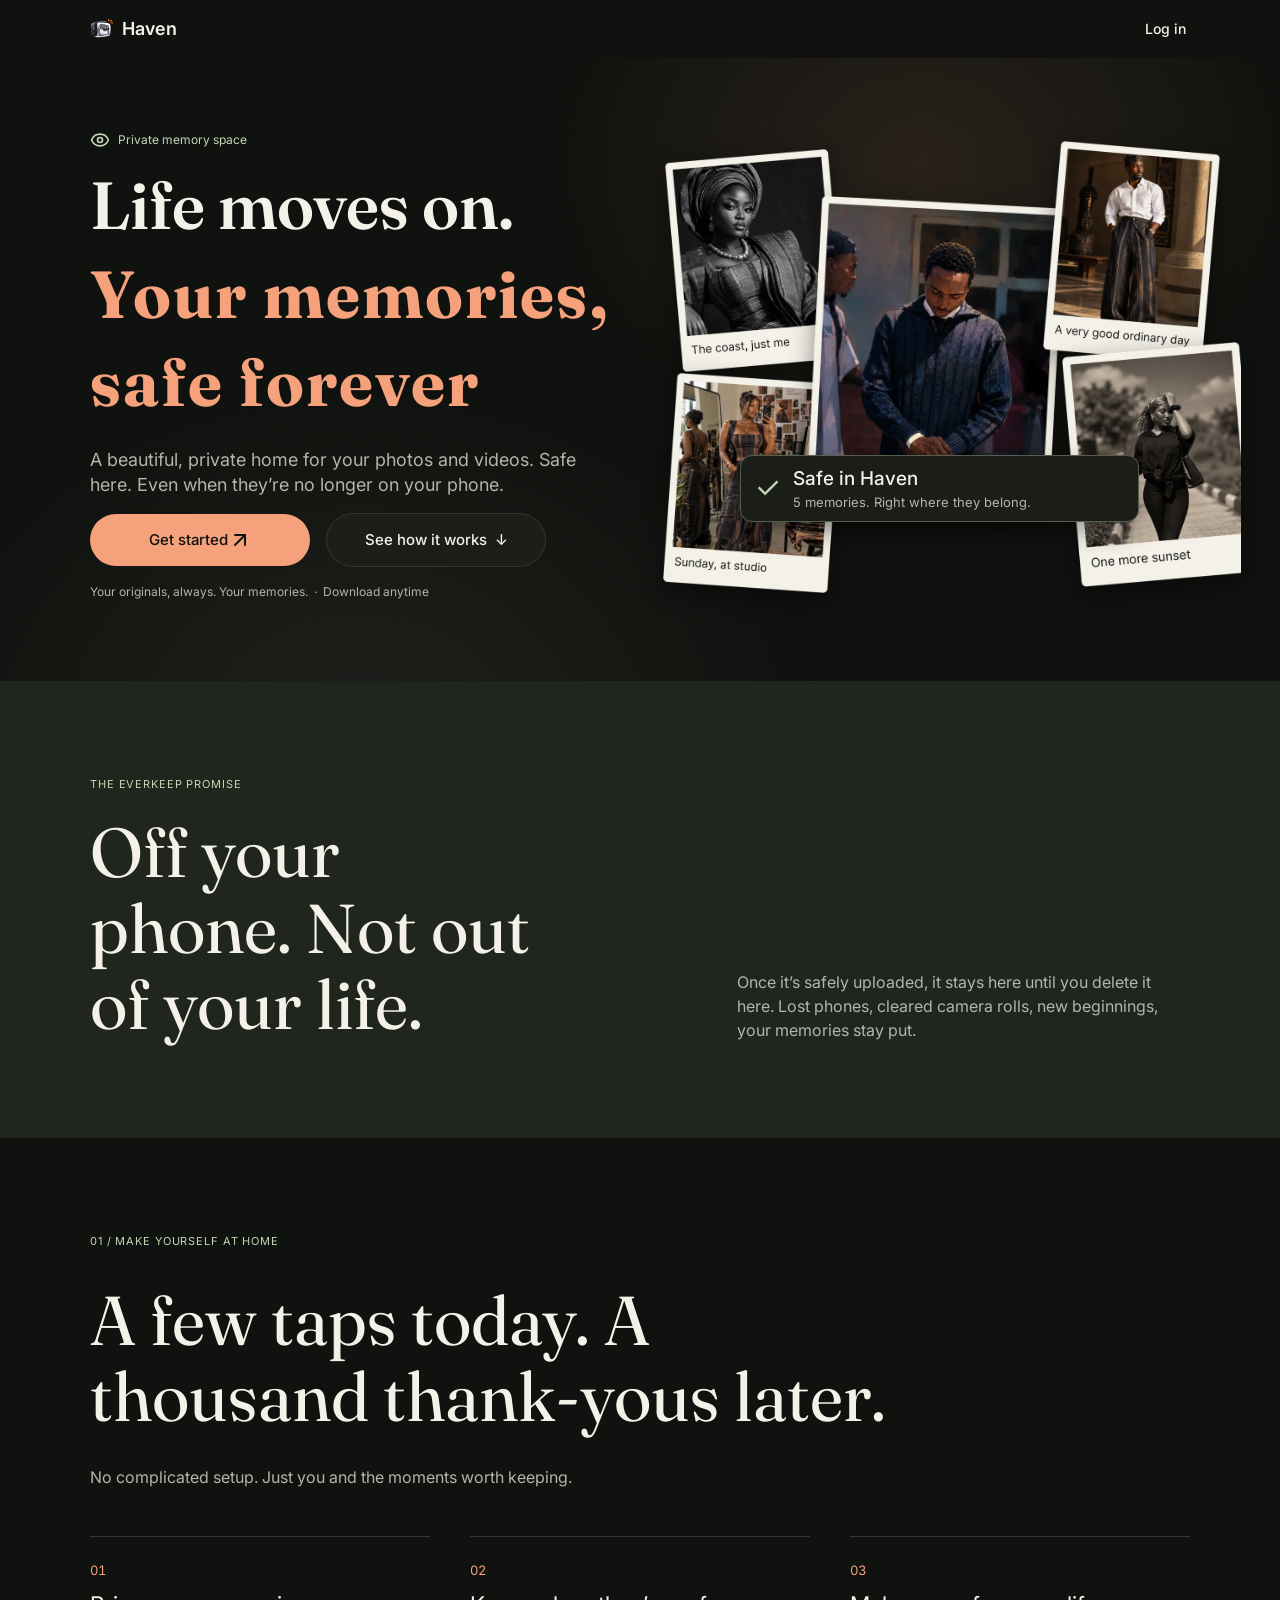
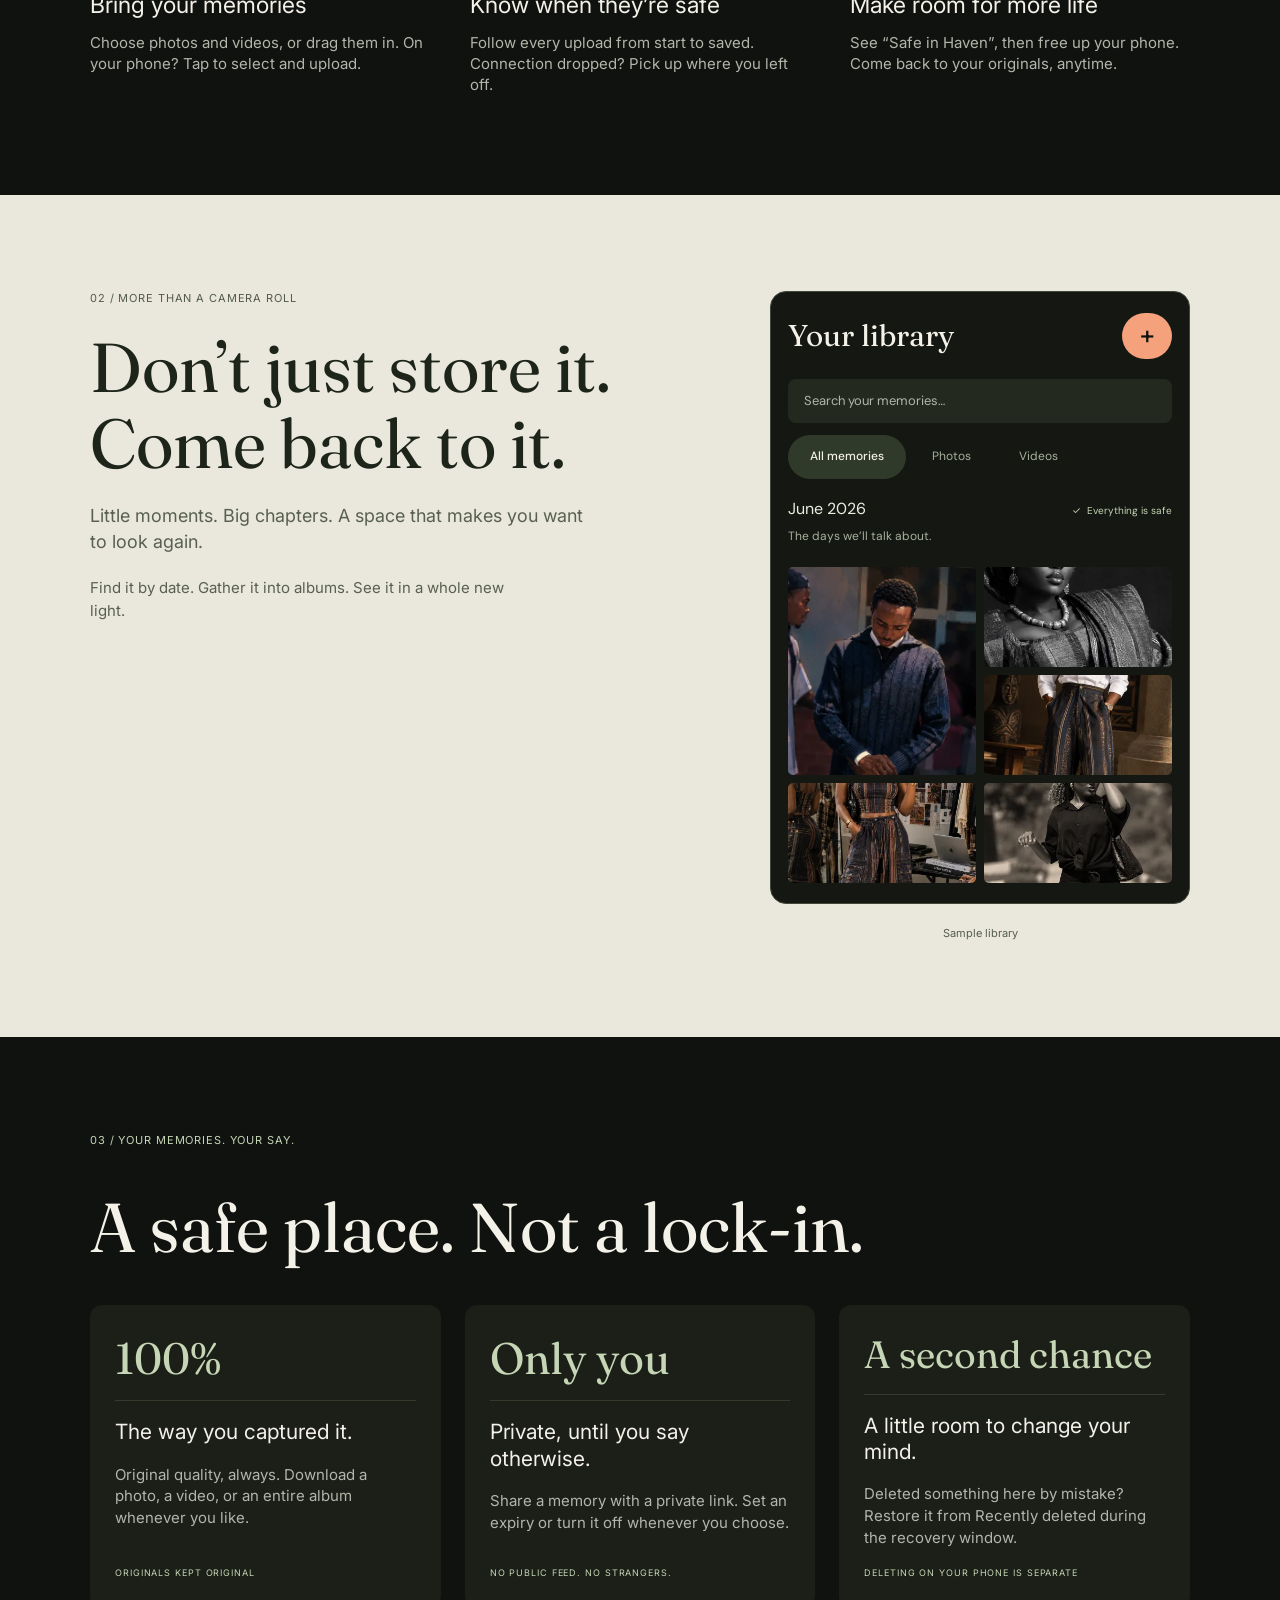
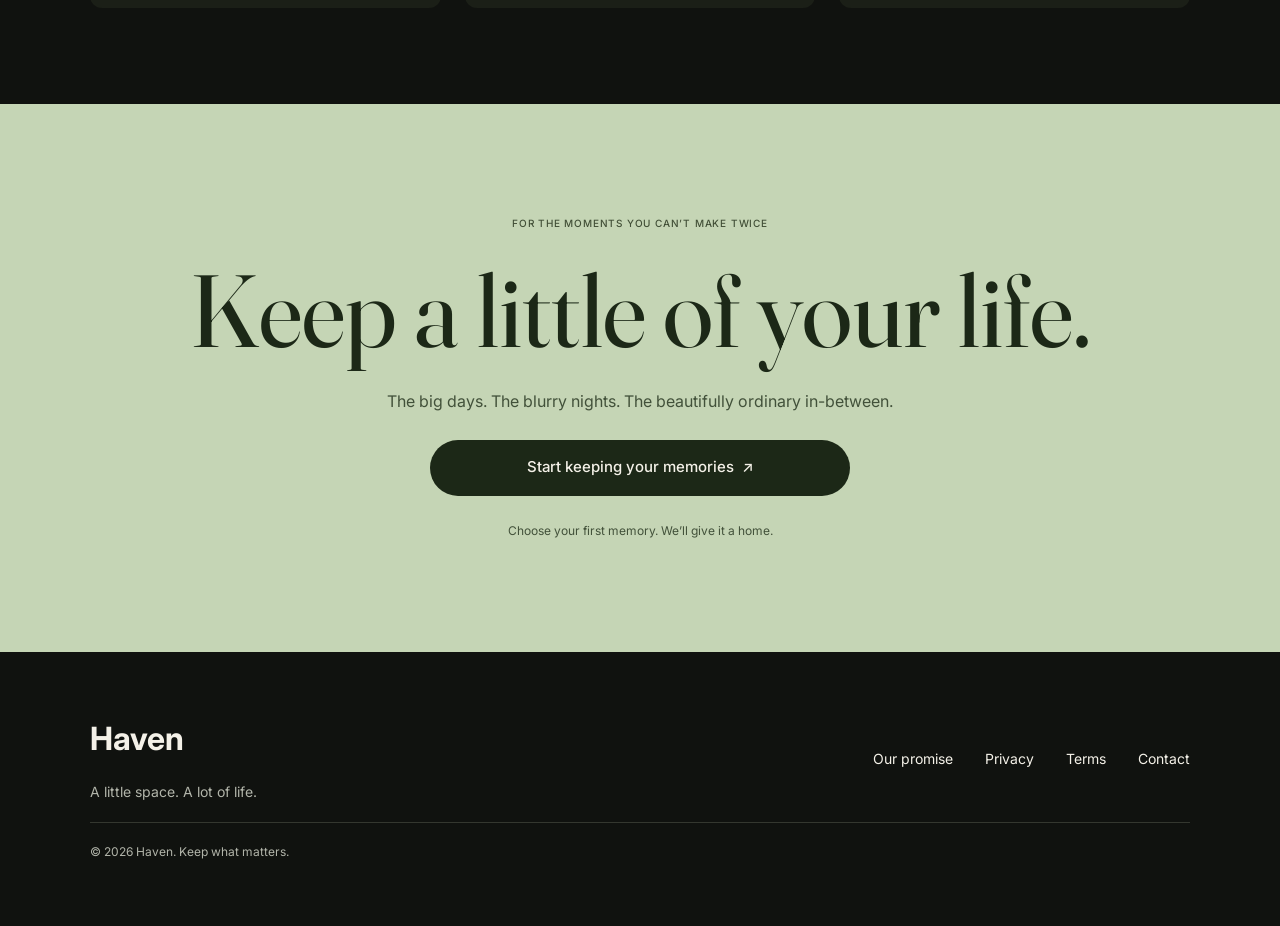
==== index.html @ 98f73f5e "Add Haven web app Co-authored-by: Copilot <223556219+Copilot@users.noreply.github.com>" ====
<!doctype html>
<html lang="en">
<head>
  <meta charset="utf-8">
  <meta name="viewport" content="width=device-width, initial-scale=1, viewport-fit=cover">
  <title>Haven</title>
<link rel="stylesheet" href="https://fonts.googleapis.com/css2?family=DM+Sans:opsz,wght@9..40,400;9..40,500&family=Fraunces:opsz,wght,SOFT,WONK@9..144,400..700,0,1&family=Inter:wght@400;500;600;700&display=swap">
<link rel="stylesheet" href="styles.css">
<link rel="stylesheet" href="effects.css">
</head>
<body>

<header class="top" data-fx-progress>
  <div class="wrap bar">
    <a class="brand" href="#top" aria-label="Haven home"><img src="assets/icon.webp" alt="" width="24" height="24"><span>Haven</span></a>
    <a class="login" href="log-in.html">Log in</a>
  </div>
</header>

<main id="top">
  <section class="hero-band" aria-label="Haven">
    <div class="wrap hero">
      <div class="hero-copy">
        <div class="kicker">
          <svg viewBox="0 0 24 24" fill="none" stroke="currentColor" stroke-width="2" stroke-linecap="round" stroke-linejoin="round" aria-hidden="true"><path d="M2.062 12.348a1 1 0 0 1 0-.696 10.75 10.75 0 0 1 19.876 0 1 1 0 0 1 0 .696 10.75 10.75 0 0 1-19.876 0"/><circle cx="12" cy="12" r="3"/></svg>
          <span>Private memory space</span>
        </div>
        <h1 class="display"><span class="a">Life moves on.</span><span class="b">Your memories, safe forever</span></h1>
        <p class="lede">A beautiful, private home for your photos and videos. Safe here. Even when they’re no longer on your phone.</p>
        <div class="actions">
          <a class="btn primary" href="sign-up.html" data-magnetic>Get started
            <svg viewBox="0 0 24 24" fill="none" stroke="currentColor" stroke-width="2" stroke-linecap="round" stroke-linejoin="round" aria-hidden="true"><path d="M7 7h10v10"/><path d="M7 17 17 7"/></svg>
          </a>
          <a class="btn ghost" href="#how" data-scroll>See how it works&nbsp; ↓</a>
        </div>
        <p class="fine">Your originals, always. Your memories.&nbsp; ·&nbsp; Download anytime</p>
      </div>

      <div class="collage" id="collage" data-tilt="7">
        <button class="print p1" type="button" aria-label="Photo print: The coast, just me"><img src="assets/print-coast.webp" alt="Black and white portrait of a woman in a gele and aso oke, captioned The coast, just me" width="420" height="519"></button>
        <button class="print p2" type="button" aria-label="Photo print: Sunday, at studio"><img src="assets/print-sunday.webp" alt="A woman taking a mirror selfie in a studio, captioned Sunday, at studio" width="420" height="518"></button>
        <button class="print p3" type="button" aria-label="Photo print: Somewhere in the Dolomites"><img src="assets/print-dolomites.webp" alt="Painted portrait of a young man looking down, captioned Somewhere in the Dolomites" width="560" height="698"></button>
        <button class="print p4" type="button" aria-label="Photo print: A very good ordinary day"><img src="assets/print-ordinary.webp" alt="A man in a white shirt and wide striped trousers in a hall, captioned A very good ordinary day" width="420" height="530"></button>
        <button class="print p5" type="button" aria-label="Photo print: One more sunset"><img src="assets/print-sunset.webp" alt="Sepia photo of a woman walking on a garden path, captioned One more sunset" width="420" height="575"></button>
        <div class="saved" role="status">
          <span class="tick" aria-hidden="true">✓</span>
          <div><b>Safe in Haven</b><small id="savedCount">5 memories. Right where they belong.</small></div>
        </div>
      </div>
    </div>
  </section>

  <section class="promise" id="promise">
    <div class="wrap">
      <p class="eyebrow" data-reveal>The Everkeep promise</p>
      <h2 class="display" data-reveal>Off your phone. Not out of your life.</h2>
      <p class="body">Once it’s safely uploaded, it stays here until you delete it here. Lost phones, cleared camera rolls, new beginnings, your memories stay put.</p>
    </div>
  </section>

  <section class="how" id="how">
    <div class="wrap">
      <p class="eyebrow" data-reveal>01 / Make yourself at home</p>
      <h2 class="display" data-reveal>A few taps today. A thousand thank-yous later.</h2>
      <p class="sub">No complicated setup. Just you and the moments worth keeping.</p>
      <ol class="steps">
        <li class="step" data-reveal><span class="n">01</span><h3>Bring your memories</h3><p>Choose photos and videos, or drag them in. On your phone? Tap to select and upload.</p></li>
        <li class="step" data-reveal><span class="n">02</span><h3>Know when they’re safe</h3><p>Follow every upload from start to saved. Connection dropped? Pick up where you left off.</p></li>
        <li class="step" data-reveal><span class="n">03</span><h3>Make room for more life</h3><p>See “Safe in Haven”, then free up your phone. Come back to your originals, anytime.</p></li>
      </ol>
    </div>
  </section>

  <section class="gallery" id="library-section">
    <div class="wrap">
      <p class="eyebrow" data-reveal>02 / More than a camera roll</p>
      <h2 class="display" data-reveal>Don’t just store it. Come back to it.</h2>
      <p class="lede">Little moments. Big chapters. A space that makes you want to look again.</p>

      <div class="phone-col" id="library" data-reveal>
        <div class="phone">
          <div class="phone-head">
            <h3 class="display">Your library</h3>
            <button class="add" type="button" id="addBtn" aria-label="Add memories">+</button>
          </div>
          <div class="search"><label class="sr" for="q">Search your memories</label><input id="q" type="search" placeholder="Search your memories…" autocomplete="off"></div>
          <div class="tabs" role="tablist" aria-label="Library filter">
            <button class="tab" role="tab" type="button" data-tab="all" aria-selected="true">All memories</button>
            <button class="tab" role="tab" type="button" data-tab="photo" aria-selected="false">Photos</button>
            <button class="tab" role="tab" type="button" data-tab="video" aria-selected="false">Videos</button>
          </div>
          <div class="month"><b>June 2026</b><span id="safeState">✓  Everything is safe</span></div>
          <p class="tagline">The days we’ll talk about.</p>
          <div class="grid" id="grid">
            <button class="tile tall" type="button" data-type="photo" data-title="The great outdoors"><img src="assets/lib-outdoors.webp" alt="The great outdoors" width="420" height="455"><span class="cap">The great outdoors</span></button>
            <button class="tile" type="button" data-type="photo" data-title="The coast, just us"><img src="assets/lib-coast.webp" alt="The coast, just us" width="355" height="400"><span class="cap">The coast, just us</span></button>
            <button class="tile" type="button" data-type="photo" data-title="A very good ordinary day"><img src="assets/lib-ordinary.webp" alt="A very good ordinary day" width="350" height="410"><span class="cap">A very good ordinary day</span></button>
            <button class="tile" type="button" data-type="photo" data-title="Sunday, at home"><img src="assets/lib-sunday.webp" alt="Sunday, at home" width="370" height="405"><span class="cap">Sunday, at home</span></button>
            <button class="tile" type="button" data-type="photo" data-title="One more sunset"><img src="assets/lib-sunset.webp" alt="One more sunset" width="350" height="420"><span class="cap">One more sunset</span></button>
          </div>
          <p class="empty" id="empty" hidden></p>
        </div>
        <p class="samplelabel">Sample library</p>
      </div>

      <p class="desc">Find it by date. Gather it into albums. See it in a whole new light.</p>
    </div>
  </section>

  <section class="yours">
    <div class="wrap">
      <p class="eyebrow" data-reveal>03 / Your memories. Your say.</p>
      <h2 class="display" data-reveal>A safe place. Not a lock-in.</h2>
      <div class="cards">
        <article class="fact" data-reveal data-spot><p class="big display">100%</p><hr><h3>The way you captured it.</h3><p>Original quality, always. Download a photo, a video, or an entire album whenever you like.</p><p class="tag">ORIGINALS KEPT ORIGINAL</p></article>
        <article class="fact" data-reveal data-spot><p class="big display">Only you</p><hr><h3>Private, until you say otherwise.</h3><p>Share a memory with a private link. Set an expiry or turn it off whenever you choose.</p><p class="tag">NO PUBLIC FEED. NO STRANGERS.</p></article>
        <article class="fact" data-reveal data-spot><p class="big sm display">A second chance</p><hr><h3>A little room to change your mind.</h3><p>Deleted something here by mistake? Restore it from Recently deleted during the recovery window.</p><p class="tag">DELETING ON YOUR PHONE IS SEPARATE</p></article>
      </div>
    </div>
  </section>

  <section class="start" id="start">
    <div class="wrap">
      <p class="eyebrow" data-reveal>For the moments you can’t make twice</p>
      <h2 class="display" data-reveal>Keep a little of your life.</h2>
      <p class="lede">The big days. The blurry nights. The beautifully ordinary in-between.</p>
      <a class="btn" href="sign-up.html" data-magnetic>Start keeping your memories&nbsp; ↗</a>
      <p class="note">Choose your first memory. We’ll give it a home.</p>
    </div>
  </section>
</main>

<footer class="foot">
  <div class="wrap">
    <p class="mark">Haven</p>
    <p class="tagline2">A little space. A lot of life.</p>
    <nav class="links" aria-label="Footer">
      <a href="#promise" data-scroll>Our promise</a>
      <a href="#" data-soon="Privacy isn't part of this design yet.">Privacy</a>
      <a href="#" data-soon="Terms aren't part of this design yet.">Terms</a>
      <a href="#" data-soon="Contact isn't part of this design yet.">Contact</a>
    </nav>
    <hr>
    <p class="legal">© 2026 Haven. Keep what matters.</p>
  </div>
</footer>

<input id="pick" class="sr" type="file" accept="image/*,video/*" multiple tabindex="-1" aria-hidden="true">
<dialog class="viewer" id="viewer"><button class="x" type="button" id="viewerX" aria-label="Close">×</button><figure><div class="media" id="viewerMedia"></div><figcaption id="viewerCap"></figcaption></figure></dialog>
<div class="toast" id="toast" role="status" aria-live="polite"></div>

<script src="effects.js"></script>
<script src="script.js"></script>
</body>
</html>
---- styles.css ----
/* Layout: one column on phones exactly as designed; hero, gallery, promise and cards open into two or three columns from 900px. */
:root {
  --bg: #10120f;
  --ink: #f4f1e8;
  --muted: #b2b5aa;
  --sage: #c5d5b5;
  --peach: #f5a17b;
  --line: #34372f;
  --deep: #20261d;
  --card: #1b1f17;
  --card-line: #343b2d;
  --phone: #151812;
  --phone-line: #41483a;
  --field: #24291f;
  --tab: #303a2a;
  --tab-mute: #a7b19d;
  --stone: #eae7dc;
  --stone-ink: #1d241a;
  --stone-mid: #58614f;
  --stone-label: #525b49;
  --stone-faint: #555e4d;
  --forest: #1c2817;
  --forest-mid: #42513a;
  --forest-label: #424f37;
  --saved-bg: #1b1e18;
  --saved-line: #555e4d;
  --display: "Fraunces", Georgia, "Times New Roman", serif;
  --sans: "Inter", system-ui, -apple-system, "Segoe UI", sans-serif;
  --sans-alt: "DM Sans", "Inter", system-ui, sans-serif;
  --gutter: 24px;
  color-scheme: dark;
}
*, *::before, *::after { box-sizing: border-box; }
html { scroll-behavior: smooth; scroll-padding-top: 72px; }
body {
  margin: 0;
  background: var(--bg);
  color: var(--ink);
  font-family: var(--sans);
  font-size: 16px;
  line-height: 1.45;
  overflow-x: clip;
  -webkit-font-smoothing: antialiased;
}
body::before {
  content: ""; position: fixed; inset: 0 0 auto; height: env(safe-area-inset-top, 0px);
  background: var(--bg); z-index: 60;
}
img, video { max-width: 100%; display: block; }
a { color: inherit; text-decoration: none; }
button { font: inherit; color: inherit; cursor: pointer; }
p, h1, h2, h3 { margin: 0; }
:focus-visible { outline: 2px solid var(--peach); outline-offset: 3px; }

.wrap {
  width: 100%; max-width: 1180px; margin-inline: auto;
  padding-left: max(var(--gutter), env(safe-area-inset-left, 0px));
  padding-right: max(var(--gutter), env(safe-area-inset-right, 0px));
}
.display { font-family: var(--display); font-variation-settings: "SOFT" 0, "WONK" 1; font-weight: 400; }
.eyebrow { font-size: 11px; line-height: 1.4; letter-spacing: .08em; text-transform: uppercase; color: var(--sage); }

/* Header */
.top { position: sticky; top: env(safe-area-inset-top, 0px); z-index: 50; background: var(--bg); }
.bar { display: flex; align-items: center; justify-content: space-between; height: 58px; }
.brand { display: flex; align-items: center; gap: 8px; font-weight: 600; font-size: 18px; }
.brand img { width: 24px; height: 24px; object-fit: cover; mix-blend-mode: lighten; }
.login { font-weight: 500; font-size: 14px; padding: 10px 4px; }
.login:hover { color: var(--peach); }

/* Hero */
.hero-band { overflow-x: clip; }
.hero { display: grid; gap: 16px; padding-block: 28px 32px; }
.hero-copy { display: flex; flex-direction: column; gap: 16px; min-width: 0; }
.kicker { display: flex; align-items: center; gap: 8px; font-size: 12px; color: var(--sage); }
.kicker svg { width: 20px; height: 20px; flex: none; }
.hero h1 { display: flex; flex-direction: column; gap: 4px; font-size: clamp(36px, 5.2vw, 68px); }
.hero h1 .a { font-weight: 600; line-height: 1.2; text-wrap: balance; }
.hero h1 .b { font-weight: 700; color: var(--peach); letter-spacing: .04em; line-height: 1.33; text-wrap: balance; }
.hero .lede { color: var(--muted); font-size: 16px; line-height: 1.4; max-width: 30em; margin-top: 4px; }
.actions { display: flex; flex-direction: column; gap: 16px; }
.btn {
  display: inline-flex; align-items: center; justify-content: center; gap: 0;
  height: 52px; padding: 10px 28px; border-radius: 28px; border: 1px solid transparent;
  font-weight: 500; font-size: 15px; line-height: 1.25; text-align: center;
  transition: transform .18s ease, background-color .18s ease, border-color .18s ease;
}
.btn:active { transform: scale(.98); }
.btn.primary { background: var(--peach); color: var(--bg); }
.btn.primary svg { width: 24px; height: 24px; transition: transform .2s ease; }
.btn.primary:hover { background: #f7b190; }
.btn.primary:hover svg { transform: translate(2px, -2px); }
.btn.ghost { background: var(--card); border-color: var(--line); color: var(--ink); height: 54px; }
.btn.ghost:hover { border-color: #5d6253; background: #20241b; }
.fine { font-size: 12px; color: var(--muted); }

.collage { position: relative; width: 100%; max-width: 560px; aspect-ratio: 354 / 330; margin-top: 4px; container-type: inline-size; justify-self: center; }
.print {
  position: absolute; padding: 0; border: 0; background: none; z-index: 1;
  filter: drop-shadow(0 8px 12px rgba(0, 0, 0, .45));
  transition: transform .25s cubic-bezier(.2, .8, .3, 1), filter .25s ease;
  animation: settle .7s cubic-bezier(.2, .8, .3, 1) backwards;
}
.print img { width: 100%; height: auto; pointer-events: none; }
.print:hover, .print:focus-visible { transform: translateY(-6px) scale(1.04); filter: drop-shadow(0 14px 18px rgba(0, 0, 0, .55)); z-index: 5; }
.print.front { z-index: 6; }
.p1 { left: -4.8%;  top: 3.63%;  width: 36.01%; animation-delay: .05s; }
.p2 { left: -5.18%; top: 51.52%; width: 35.6%;  animation-delay: .12s; }
.p3 { left: 23.3%;  top: 13.64%; width: 51.77%; animation-delay: .19s; }
.p4 { left: 70.65%; top: 1.82%;  width: 35.16%; animation-delay: .26s; }
.p5 { left: 74.29%; top: 44.87%; width: 35.72%; animation-delay: .33s; }
@keyframes settle { from { transform: translateY(16px) scale(.97); } }
.saved {
  position: absolute; left: 10.17%; top: 69.09%; width: 79.66%; z-index: 20;
  display: flex; align-items: center; gap: 12px; padding: 10px 14px 10px 14px;
  background: var(--saved-bg); border: 1px solid var(--saved-line); border-radius: 12px;
  box-shadow: 0 10px 24px rgba(0, 0, 0, .35);
  animation: settle .7s .5s cubic-bezier(.2, .8, .3, 1) backwards;
}
.saved .tick {
  flex: none; width: 26px; text-align: center; font-family: var(--sans-alt); font-size: clamp(22px, 6.8cqw, 30px); line-height: 1.2; color: var(--sage);
  animation: pop .5s .9s cubic-bezier(.3, 1.6, .5, 1) backwards;
}
@keyframes pop { from { transform: scale(.4); } }
.saved b { display: block; font-weight: 500; font-size: clamp(15px, 4.2cqw, 19px); line-height: 1.4; }
.saved small { display: block; font-size: clamp(10px, 2.9cqw, 13px); color: var(--muted); line-height: 1.4; }

/* Promise */
.promise { background: var(--deep); }
.promise .wrap { display: grid; gap: 22px; padding-block: 48px; }
.promise h2 { font-size: clamp(43px, 5.4vw, 72px); line-height: 1.1; text-wrap: balance; }
.promise p.body { color: var(--muted); font-size: 16px; line-height: 1.5; max-width: 34em; }

/* How it works */
.how .wrap { display: grid; gap: 24px; padding-block: 48px; }
.how h2 { font-size: clamp(43px, 5.4vw, 72px); line-height: 1.1; text-wrap: balance; max-width: 14em; }
.how .sub { color: var(--muted); line-height: 1.4; }
.steps { display: grid; gap: 24px; margin: 0; padding: 0; list-style: none; }
.step { display: flex; flex-direction: column; gap: 12px; padding-top: 24px; padding-bottom: 4px; border-top: 1px solid var(--line); transition: border-color .25s ease; }
.step:hover { border-top-color: var(--peach); }
.step .n { font-size: 13px; line-height: 1.4; color: var(--peach); font-variant-numeric: tabular-nums; }
.step h3 { font-weight: 400; font-size: 23px; line-height: 1.25; }
.step p { font-size: 15px; line-height: 1.4; color: var(--muted); }

/* Gallery */
.gallery { background: var(--stone); color: var(--stone-ink); }
.gallery .wrap { display: grid; gap: 22px; padding-block: 48px; }
.gallery .eyebrow { color: var(--stone-label); line-height: 1.45; }
.gallery h2 { font-size: clamp(44px, 5.4vw, 72px); line-height: 1.1; text-wrap: balance; }
.gallery .lede { color: var(--stone-mid); line-height: 1.45; }
.gallery .desc { color: var(--stone-mid); font-size: 14px; line-height: 1.5; text-align: center; }
.phone-col { display: flex; flex-direction: column; gap: 22px; align-items: center; min-width: 0; }
.phone {
  width: 100%; max-width: 420px; min-height: 595px; padding: 21px 17px 20px;
  background: var(--phone); border: 1px solid var(--phone-line); border-radius: 16px; color: var(--ink);
  display: flex; flex-direction: column; min-width: 0;
}
.phone-head { display: flex; align-items: center; justify-content: space-between; gap: 12px; }
.phone h3 { font-size: 30px; line-height: 1.2; font-weight: 400; }
.add {
  width: 50px; height: 46px; border-radius: 23px; border: 0; background: var(--peach); color: var(--bg);
  font-family: var(--sans-alt); font-weight: 500; font-size: 26px; line-height: 1; padding-bottom: 3px;
  transition: transform .18s ease, background-color .18s ease;
}
.add:hover { background: #f7b190; transform: rotate(90deg); }
.search { margin-top: 20px; }
.search input {
  width: 100%; height: 44px; border: 0; border-radius: 8px; background: var(--field); color: var(--ink);
  padding: 0 16px; font-family: var(--sans-alt); font-size: 13px; outline-offset: 2px;
}
.search input::placeholder { color: var(--muted); opacity: 1; }
.tabs { display: flex; gap: 4px; margin-top: 12px; }
.tab {
  height: 44px; padding: 0 22px; border-radius: 22px; border: 0; background: transparent; color: var(--tab-mute);
  font-family: var(--sans-alt); font-size: 12px; transition: background-color .2s ease, color .2s ease;
}
.tab:hover { color: var(--ink); }
.tab[aria-selected="true"] { background: var(--tab); color: var(--ink); font-weight: 500; }
.month { display: flex; align-items: baseline; justify-content: space-between; gap: 12px; margin-top: 18px; font-family: var(--sans-alt); }
.month b { font-weight: 400; font-size: 16px; color: #e9ecdf; }
.month span { font-size: 10px; color: var(--sage); white-space: pre; }
.tagline { margin-top: 8px; font-family: var(--sans-alt); font-size: 12px; color: var(--tab-mute); }
.grid { display: grid; grid-template-columns: 1fr 1fr; grid-auto-rows: 100px; grid-auto-flow: dense; gap: 8px; margin-top: 21px; }
.tile { position: relative; padding: 0; border: 0; border-radius: 5px; overflow: hidden; background: var(--field); }
.tile.tall { grid-row: span 2; }
.tile img, .tile video { width: 100%; height: 100%; object-fit: cover; transition: transform .35s ease; }
.tile:hover img, .tile:hover video { transform: scale(1.05); }
.tile .cap {
  position: absolute; inset: auto 0 0; padding: 18px 8px 7px; text-align: left; font-family: var(--sans-alt); font-size: 11px; line-height: 1.3;
  background: linear-gradient(to top, rgba(0, 0, 0, .7), transparent); opacity: 0; transition: opacity .2s ease;
}
.tile:hover .cap, .tile:focus-visible .cap { opacity: 1; }
.empty { margin-top: 28px; padding: 28px 12px; text-align: center; font-family: var(--sans-alt); font-size: 13px; color: var(--tab-mute); border: 1px dashed var(--phone-line); border-radius: 8px; }
.samplelabel { font-size: 11px; line-height: 1.45; text-align: center; color: var(--stone-faint); }

/* Always yours */
.yours .wrap { display: grid; gap: 24px; padding-block: 48px; }
.yours h2 { font-size: clamp(44px, 5.4vw, 72px); line-height: 1.1; text-wrap: balance; }
.cards { display: grid; gap: 24px; }
.fact { display: flex; flex-direction: column; gap: 18px; padding: 28px 24px; background: var(--card); border: 1px solid transparent; border-radius: 12px; transition: border-color .25s ease, transform .25s ease; }
.fact:hover { border-color: var(--card-line); transform: translateY(-3px); }
.fact .big { font-size: 44px; line-height: 1.1; color: var(--sage); }
.fact .big.sm { font-size: 38px; }
.fact hr { width: 100%; margin: 0; border: 0; height: 1px; background: var(--card-line); }
.fact h3 { font-weight: 400; font-size: 21px; line-height: 1.25; }
.fact p { font-size: 15px; line-height: 1.45; color: var(--muted); }
.fact .tag { font-size: 9px; letter-spacing: .1em; line-height: 1.45; color: var(--sage); margin-top: auto; }

/* Start keeping */
.start { background: var(--sage); color: var(--forest); text-align: center; }
.start .wrap { display: flex; flex-direction: column; align-items: center; gap: 26px; padding-block: 48px; }
.start .eyebrow { color: var(--forest-label); font-weight: 500; font-size: 10px; line-height: 1.45; }
.start h2 { font-size: clamp(58px, 8vw, 104px); line-height: 1.05; color: var(--forest); text-wrap: balance; max-width: 10em; }
.start .lede { font-size: 16px; line-height: 1.45; color: var(--forest-mid); }
.start .btn { width: 100%; max-width: 420px; height: 56px; background: var(--forest); color: var(--ink); border: 0; }
.start .btn:hover { background: #26361f; }
.start .note { font-size: 12px; line-height: 1.5; color: var(--forest-mid); }
.start :focus-visible { outline-color: var(--forest); }

/* Footer */
.foot .wrap { display: grid; gap: 20px; padding-block: 48px; }
.foot .mark { font-weight: 700; font-size: 32px; line-height: 1.45; }
.foot .tagline2 { color: var(--muted); font-size: 14px; line-height: 1.45; }
.links { display: grid; grid-template-columns: 1fr 1fr; gap: 12px 12px; }
.links a { display: flex; align-items: center; height: 44px; font-size: 14px; }
.links a:hover { color: var(--peach); }
.foot hr { width: 100%; margin: 0; border: 0; height: 1px; background: var(--line); }
.foot .legal { font-size: 12px; line-height: 1.45; color: var(--muted); }

/* Viewer + toast */
dialog.viewer { width: min(92vw, 640px); max-height: 90vh; padding: 0; border: 1px solid var(--phone-line); border-radius: 14px; background: var(--phone); color: var(--ink); overflow: hidden; }
dialog.viewer::backdrop { background: rgba(8, 10, 7, .8); }
.viewer figure { margin: 0; }
.viewer .media { background: #0b0d0a; display: grid; place-items: center; max-height: 72vh; }
.viewer .media img, .viewer .media video { max-height: 72vh; width: auto; max-width: 100%; object-fit: contain; }
.viewer figcaption { padding: 14px 18px; font-family: var(--display); font-variation-settings: "SOFT" 0, "WONK" 1; font-size: 20px; }
.viewer .x { position: absolute; top: 10px; right: 10px; width: 40px; height: 40px; border-radius: 20px; border: 0; background: rgba(16, 18, 15, .75); font-size: 20px; line-height: 1; }
.toast {
  position: fixed; left: 50%; bottom: calc(20px + env(safe-area-inset-bottom, 0px)); z-index: 80;
  max-width: calc(100vw - 32px); padding: 12px 18px; border-radius: 24px;
  background: var(--ink); color: var(--bg); font-size: 14px; font-weight: 500; text-align: center;
  transform: translate(-50%, 24px); opacity: 0; pointer-events: none; transition: transform .3s ease, opacity .3s ease;
}
.toast.on { transform: translate(-50%, 0); opacity: 1; }
.sr { position: absolute; width: 1px; height: 1px; overflow: hidden; clip: rect(0 0 0 0); white-space: nowrap; }

/* Tablet and up */
@media (min-width: 640px) {
  .actions { flex-direction: row; align-items: center; flex-wrap: wrap; }
  .btn { min-width: 220px; }
  .steps, .cards { grid-template-columns: repeat(3, 1fr); }
  .links { display: flex; gap: 32px; }
}
@media (max-width: 899px) and (min-width: 640px) {
  .steps, .cards { grid-template-columns: 1fr; }
  .collage { max-width: 520px; }
}
@media (min-width: 900px) {
  :root { --gutter: 40px; }
  .hero { grid-template-columns: minmax(0, 1.05fr) minmax(0, 1fr); align-items: center; gap: 72px; padding-block: 72px 80px; }
  .hero h1 .b { letter-spacing: .03em; }
  .hero .lede { font-size: 18px; }
  .collage { justify-self: end; margin-top: 0; }
  .steps, .cards { grid-template-columns: repeat(3, 1fr); }
  .promise .wrap { grid-template-columns: minmax(0, 1.25fr) minmax(0, 1fr); column-gap: 80px; row-gap: 22px; padding-block: 96px; align-items: end; }
  .promise .eyebrow { grid-column: 1 / -1; }
  .how .wrap { padding-block: 96px; gap: 32px; }
  .steps { gap: 40px; margin-top: 16px; }
  .gallery .wrap { grid-template-columns: minmax(0, 1fr) minmax(0, 420px); column-gap: 96px; row-gap: 22px; padding-block: 96px; align-items: start; grid-template-areas: "label phone" "title phone" "lede phone" "desc phone"; grid-template-rows: auto auto auto 1fr; }
  .gallery .eyebrow { grid-area: label; }
  .gallery h2 { grid-area: title; }
  .gallery .lede { grid-area: lede; max-width: 28em; font-size: 18px; }
  .gallery .phone-col { grid-area: phone; }
  .gallery .desc { grid-area: desc; text-align: left; align-self: start; max-width: 28em; font-size: 15px; }
  .yours .wrap { padding-block: 96px; gap: 40px; }
  .start .wrap { padding-block: 112px; }
  .foot .wrap { grid-template-columns: 1fr auto; column-gap: 48px; align-items: start; grid-template-areas: "mark links" "tag links" "rule rule" "legal legal"; padding-block: 64px; }
  .foot .mark { grid-area: mark; }
  .foot .tagline2 { grid-area: tag; }
  .foot .links { grid-area: links; align-self: center; }
  .foot hr { grid-area: rule; }
  .foot .legal { grid-area: legal; }
}
@media (prefers-reduced-motion: reduce) {
  html { scroll-behavior: auto; }
  *, *::before, *::after { animation: none !important; transition: none !important; }
}
---- effects.css ----
/* Shared by every Haven screen: desktop and tablet card layout, cursor glow, ripple, shimmer, reveal, confetti. */

/* Ambient glow that follows the pointer (JS sets --mx / --my) */
.fx-glow {
  position: fixed; inset: 0; z-index: -1; pointer-events: none;
  background:
    radial-gradient(560px 440px at var(--mx, 72%) var(--my, 18%), rgba(245, 161, 123, .11), transparent 70%),
    radial-gradient(680px 540px at calc(100vw - var(--mx, 72%)) calc(100vh - var(--my, 18%)), rgba(197, 213, 181, .08), transparent 70%);
}

/* Press ripple */
.fx-r { position: relative; overflow: hidden; }
.fx-ripple {
  position: absolute; border-radius: 50%; background: rgba(255, 255, 255, .32); pointer-events: none;
  transform: scale(0); animation: fx-rip .65s ease-out forwards;
}
@keyframes fx-rip { to { transform: scale(1); opacity: 0; } }

/* Progress bars shimmer */
.fill { position: relative; overflow: hidden; }
.fill::after {
  content: ""; position: absolute; inset: 0; transform: translateX(-100%);
  background: linear-gradient(90deg, transparent, rgba(255, 255, 255, .35), transparent);
  animation: fx-shim 1.8s ease-in-out infinite;
}
@keyframes fx-shim { to { transform: translateX(100%); } }

/* Scroll reveal: items stay visible unless JS has marked them as below the fold */
.fx-pre { opacity: 0; }

/* Tilt targets ease back smoothly */
[data-tilt] { transition: transform .18s ease-out; will-change: transform; }
[data-magnetic] { transition: translate .2s ease-out, background-color .18s ease, transform .18s ease; }

/* Spotlight on cards */
[data-spot] { background-image: radial-gradient(260px circle at var(--sx, -200px) var(--sy, -200px), rgba(245, 161, 123, .12), transparent 70%); }

/* Scroll progress (landing) */
.fx-prog {
  position: fixed; left: 0; right: 0; top: env(safe-area-inset-top, 0px); height: 3px; z-index: 70;
  background: var(--peach, #f5a17b); transform: scaleX(0); transform-origin: 0 50%; pointer-events: none;
}

/* Confetti pieces */
.fx-bit { position: fixed; z-index: 95; pointer-events: none; will-change: transform, opacity; }

/* Tablet and up: the app screens sit in a rounded card on the dark page */
@media (min-width: 640px) {
  .page {
    --gutter: 44px;
    max-width: 540px;
    margin-block: clamp(20px, 4vh, 48px);
    min-height: min(900px, calc(100svh - clamp(40px, 8vh, 96px)));
    border: 1px solid #2a2e25; border-radius: 28px;
    background: linear-gradient(180deg, #151811, #11140e);
    box-shadow: 0 40px 90px rgba(0, 0, 0, .5), inset 0 1px 0 rgba(255, 255, 255, .03);
  }
}
@media (min-width: 1280px) {
  .page { max-width: 580px; }
}
@media (max-height: 640px) and (min-width: 640px) {
  .page { min-height: 0; margin-block: 16px; }
}

@media (prefers-reduced-motion: reduce) {
  .fx-glow, .fx-prog { display: none; }
  .fill::after { animation: none; display: none; }
  [data-tilt], [data-magnetic] { transition: none; }
}
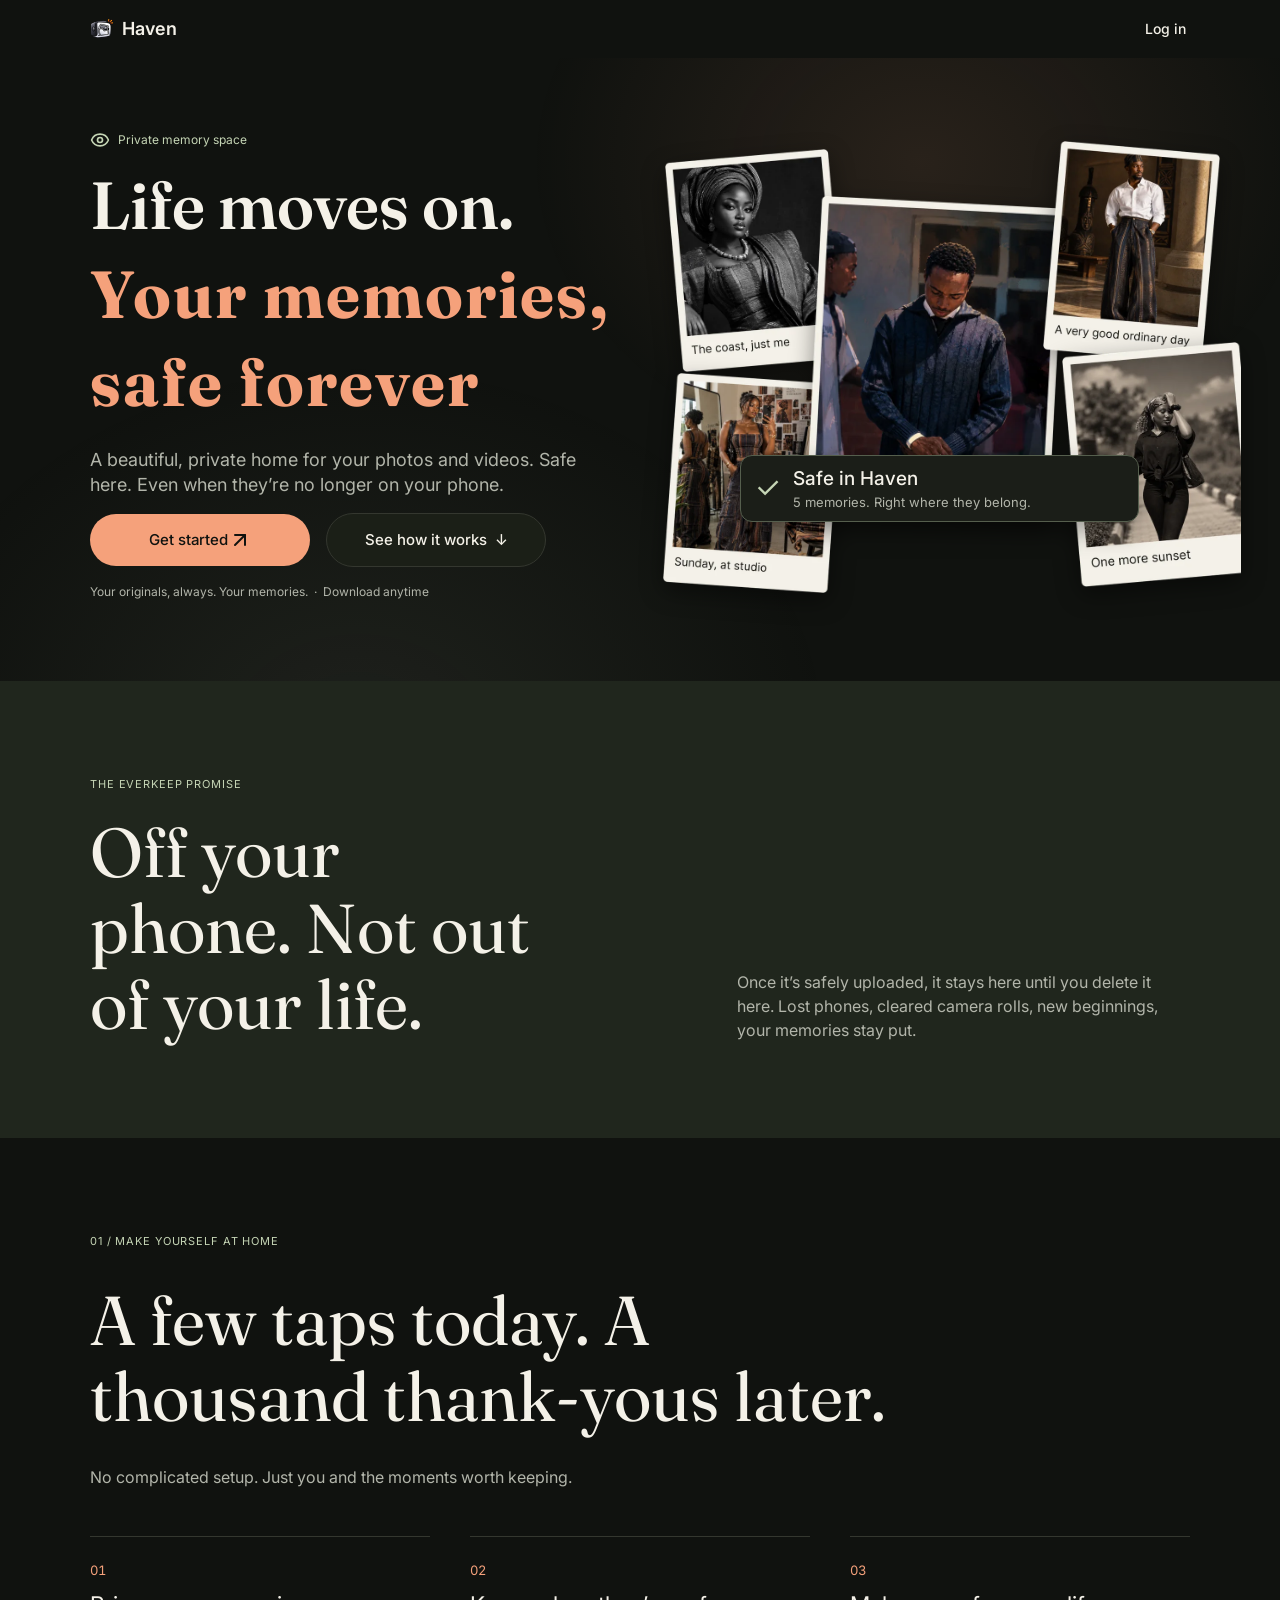
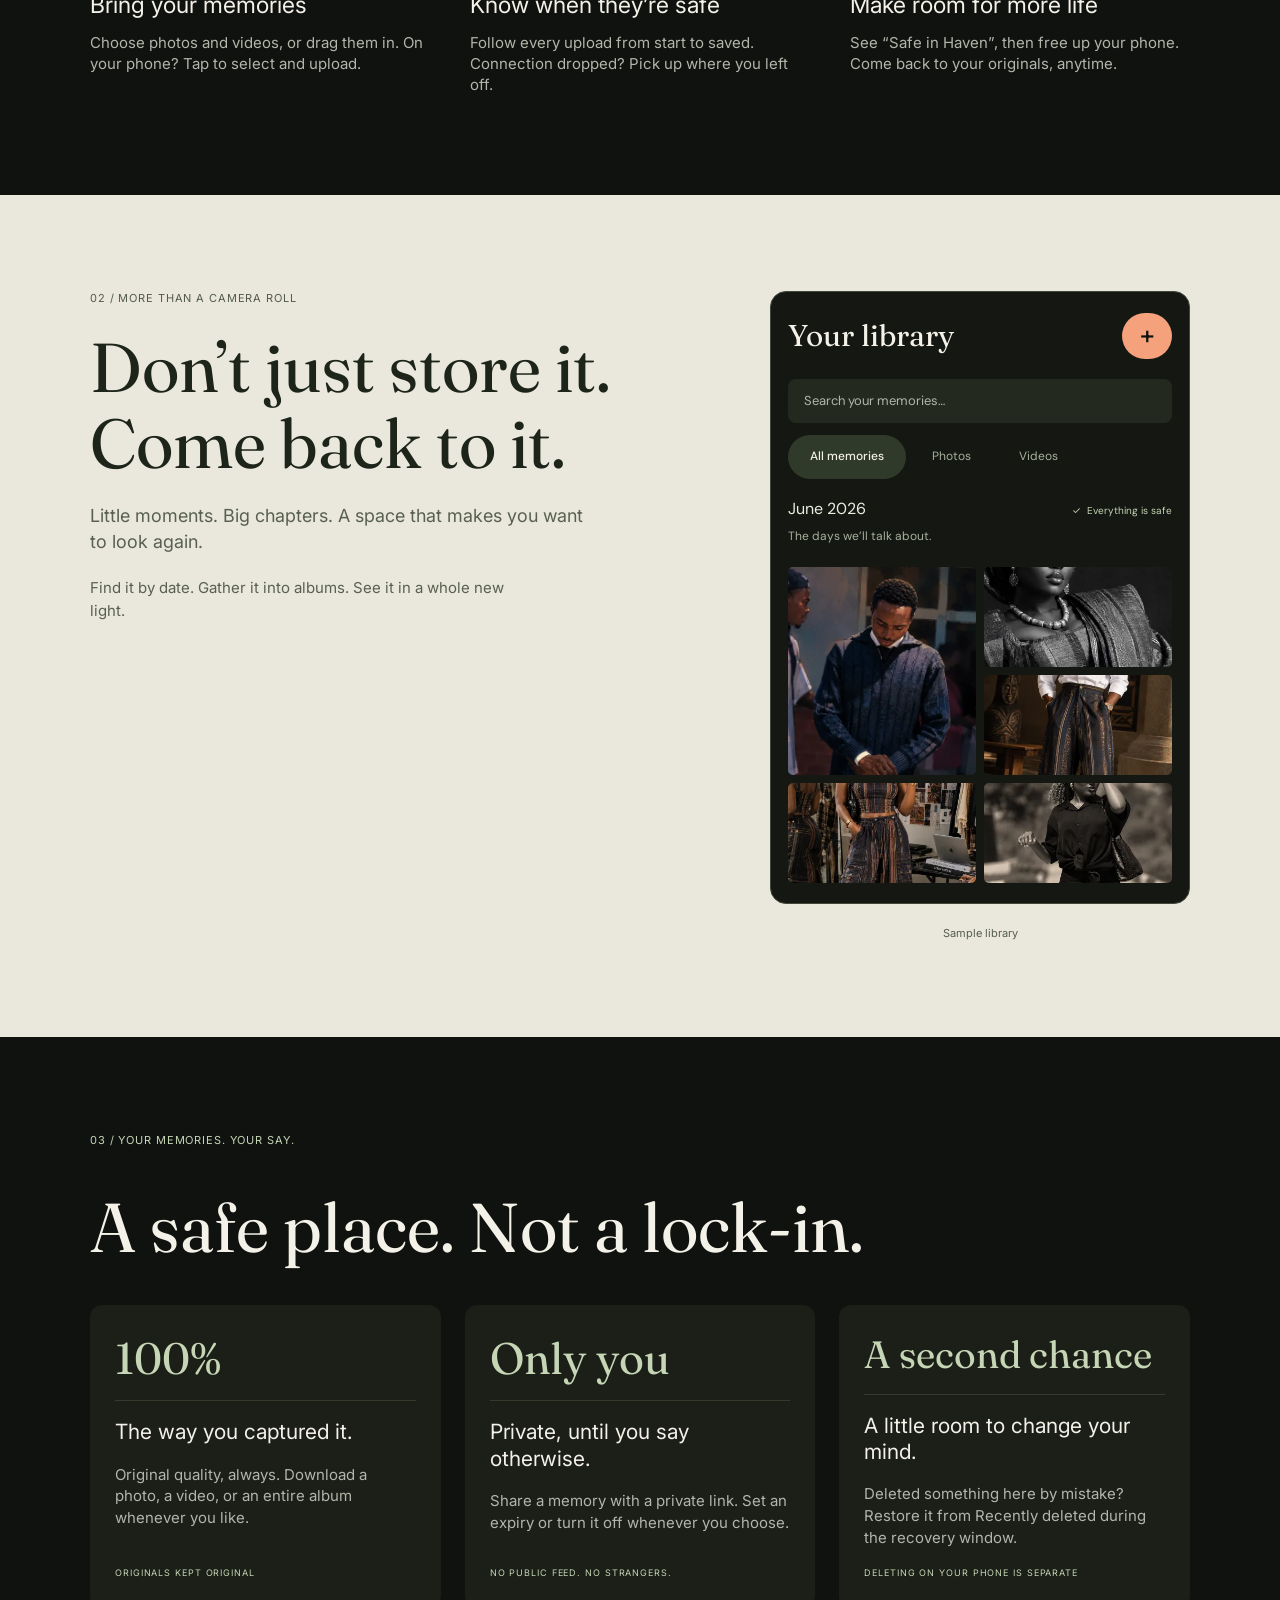
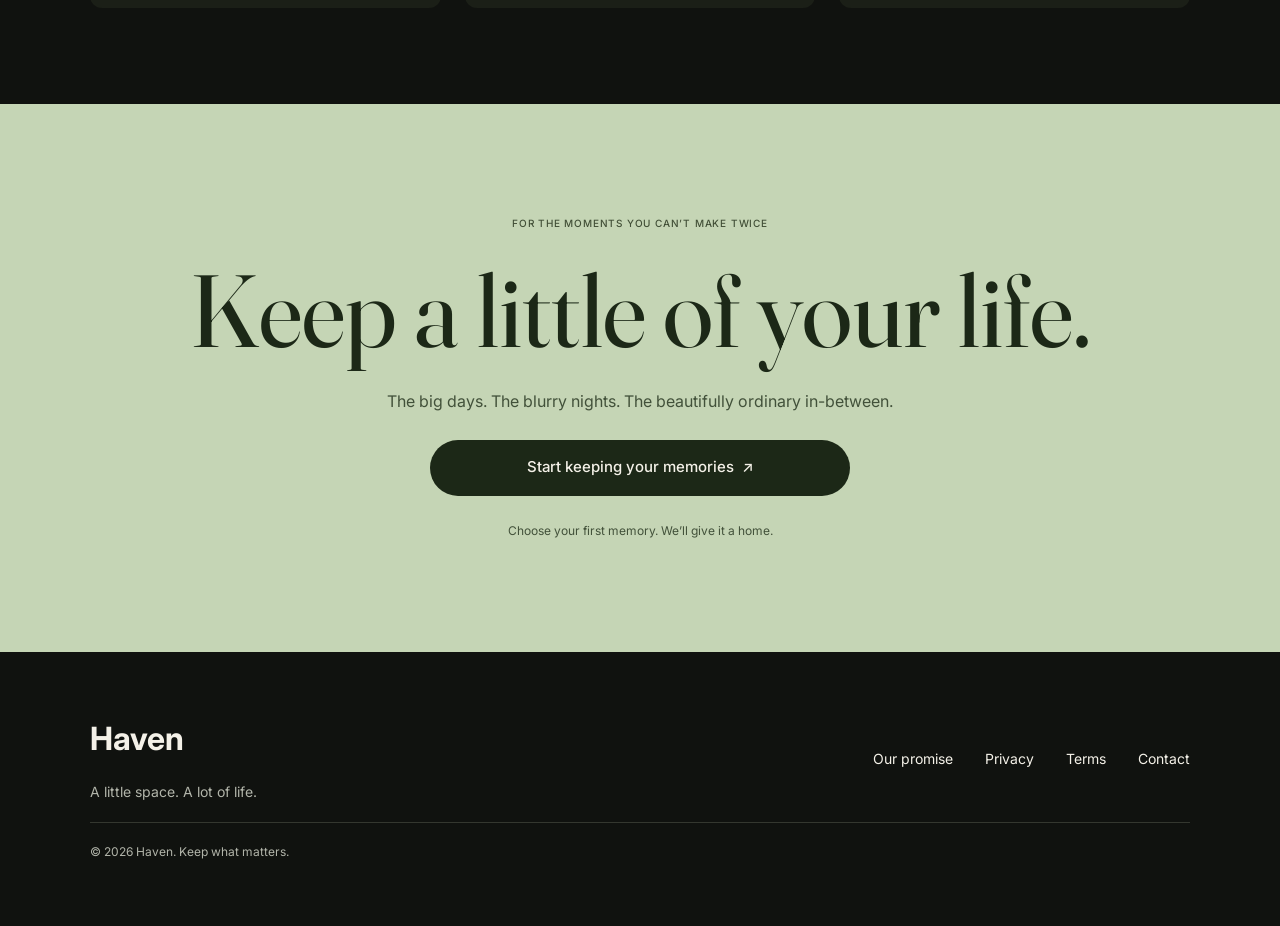
==== commit 94bb0702: "Share uploaded media across Haven pages Co-authored-by: Copilot <223556219+Copilot@users.noreply.git" ====
--- a/index.html
+++ b/index.html
@@ -150,6 +150,7 @@
 <div class="toast" id="toast" role="status" aria-live="polite"></div>
 
 <script src="effects.js"></script>
+<script src="media-store.js"></script>
 <script src="script.js"></script>
 </body>
 </html>
